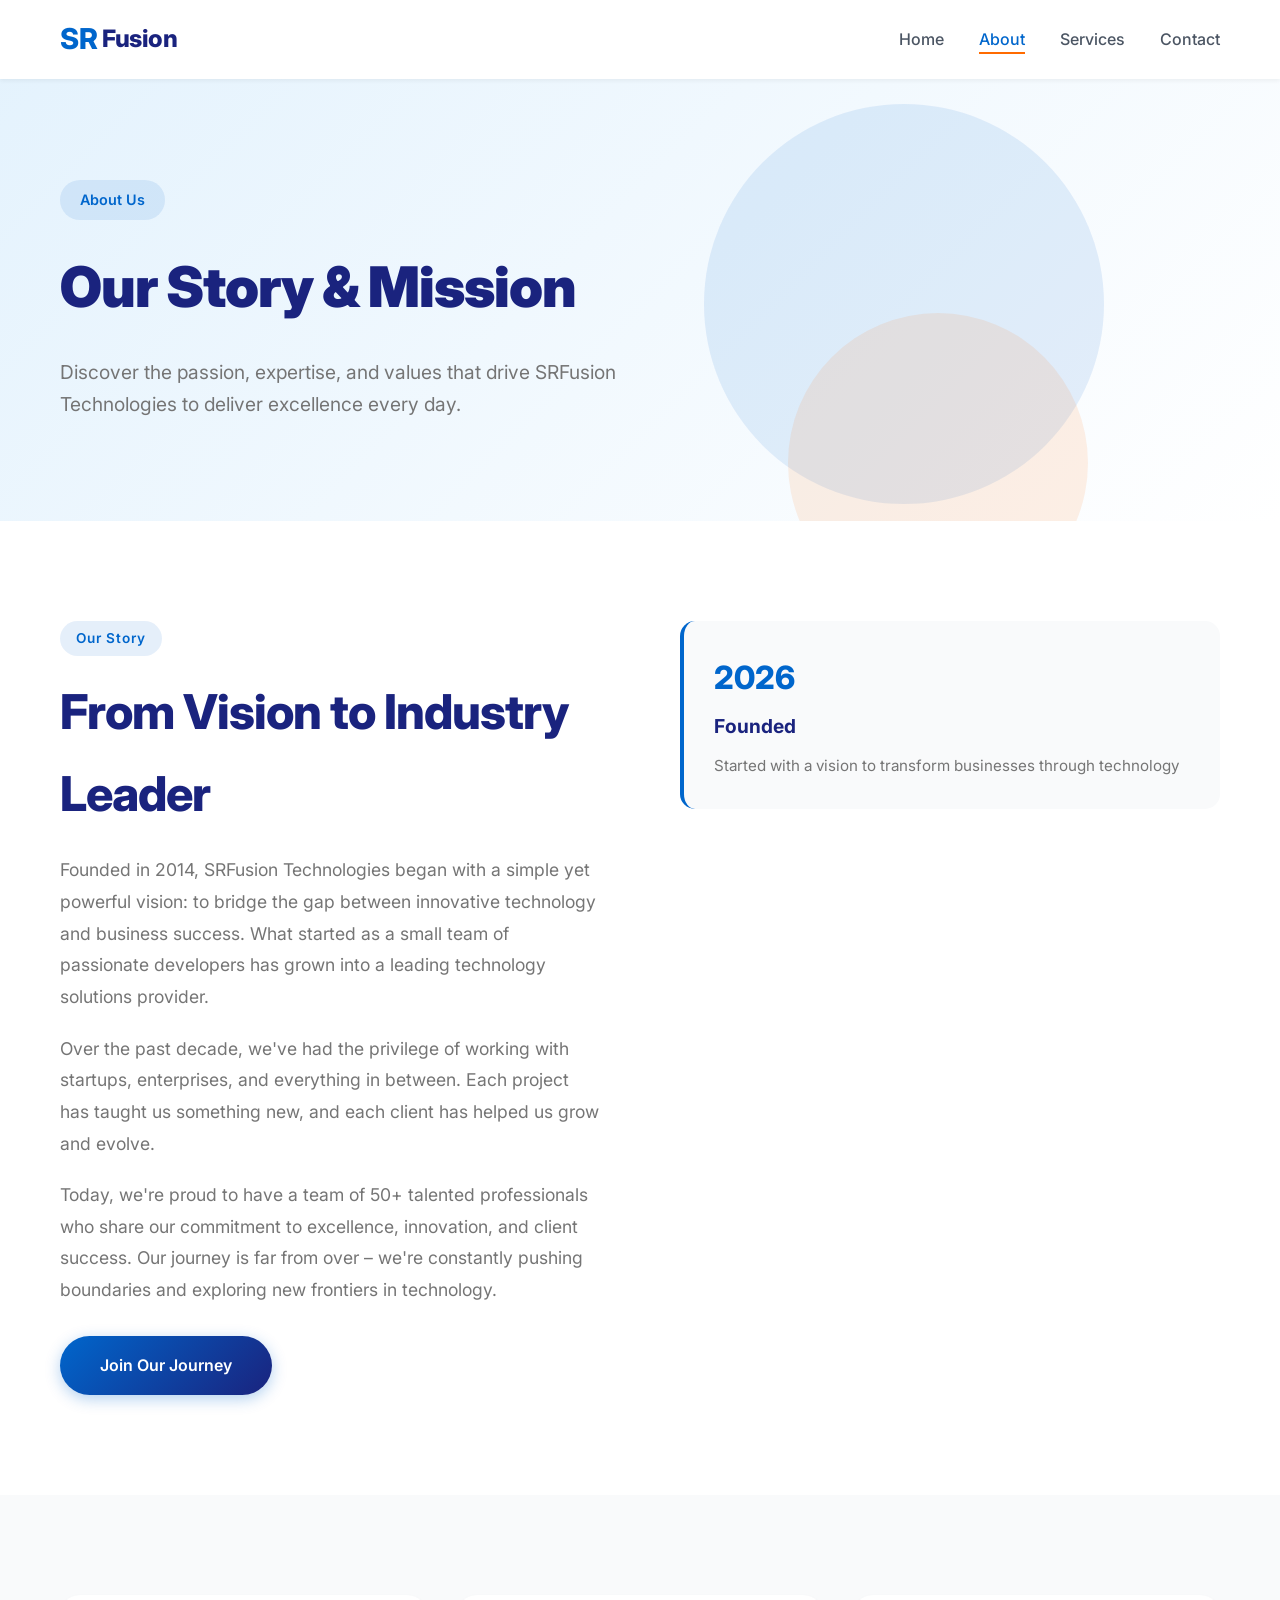
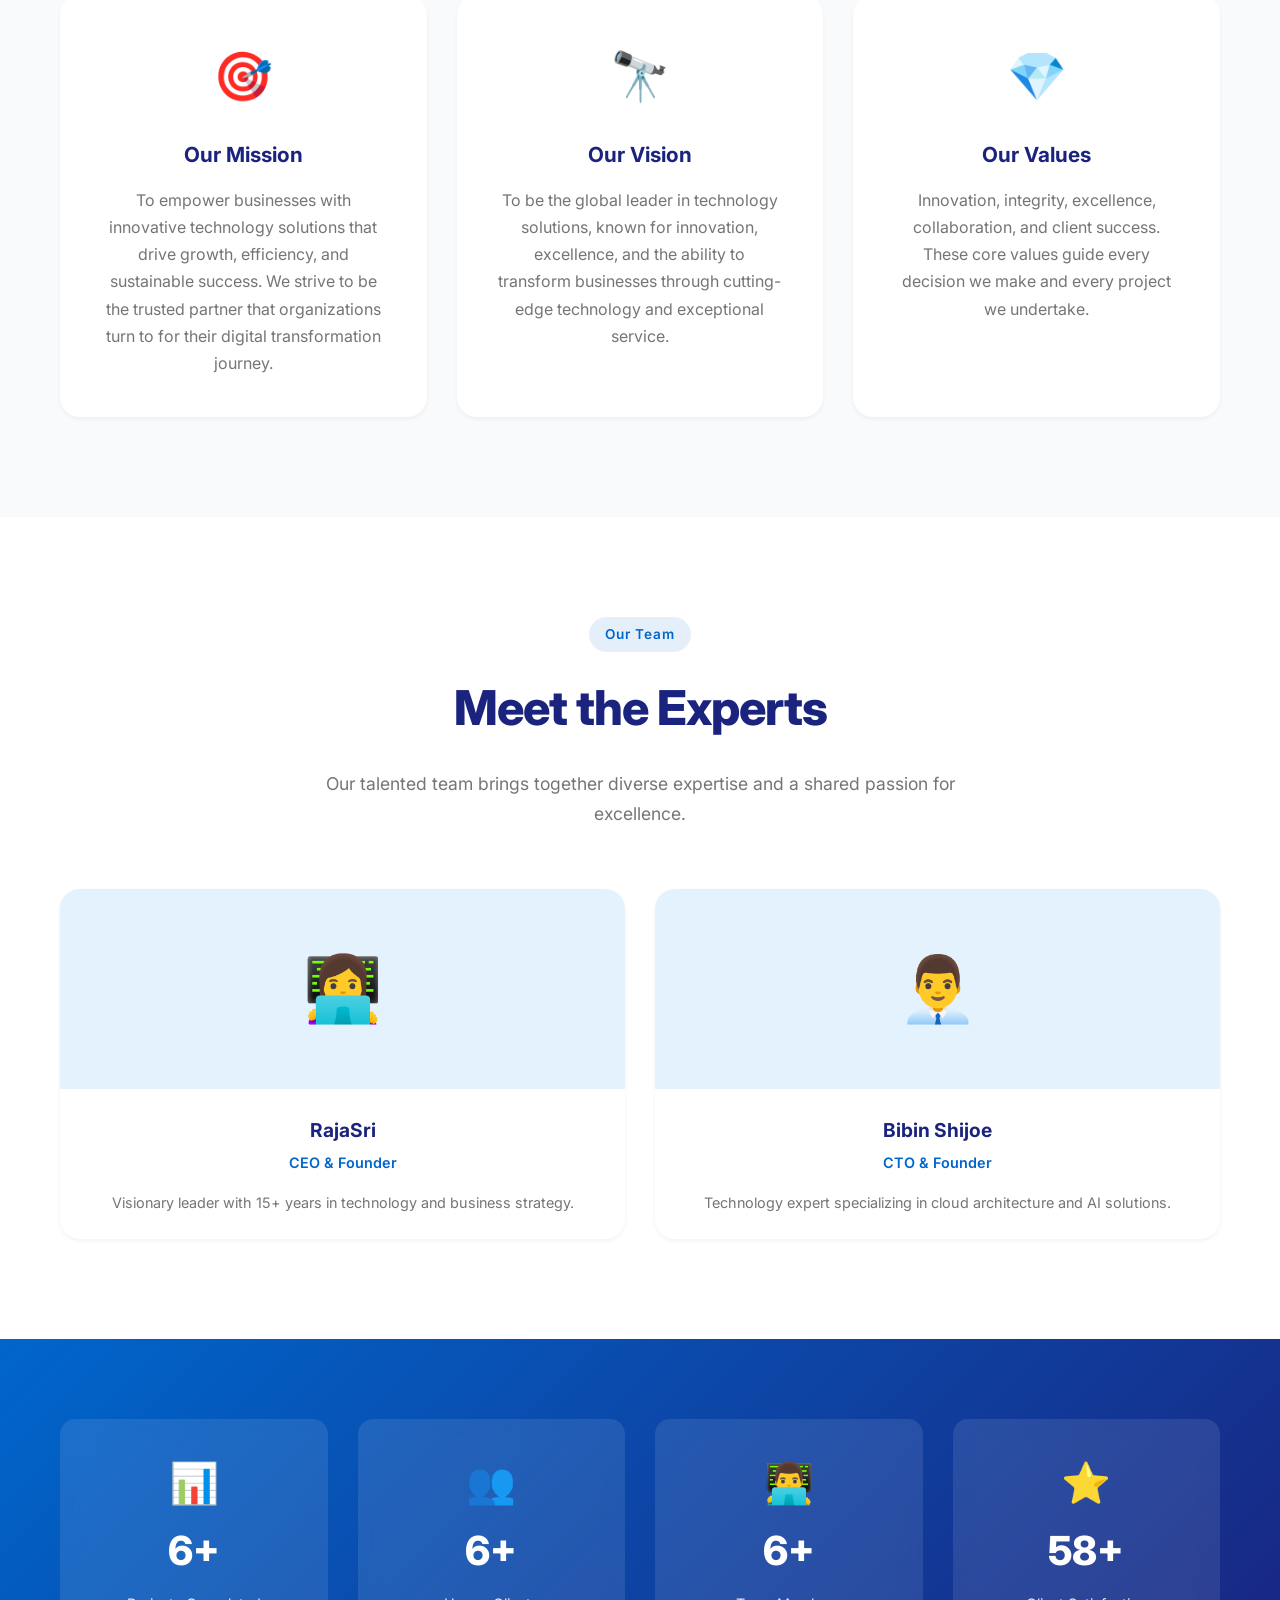
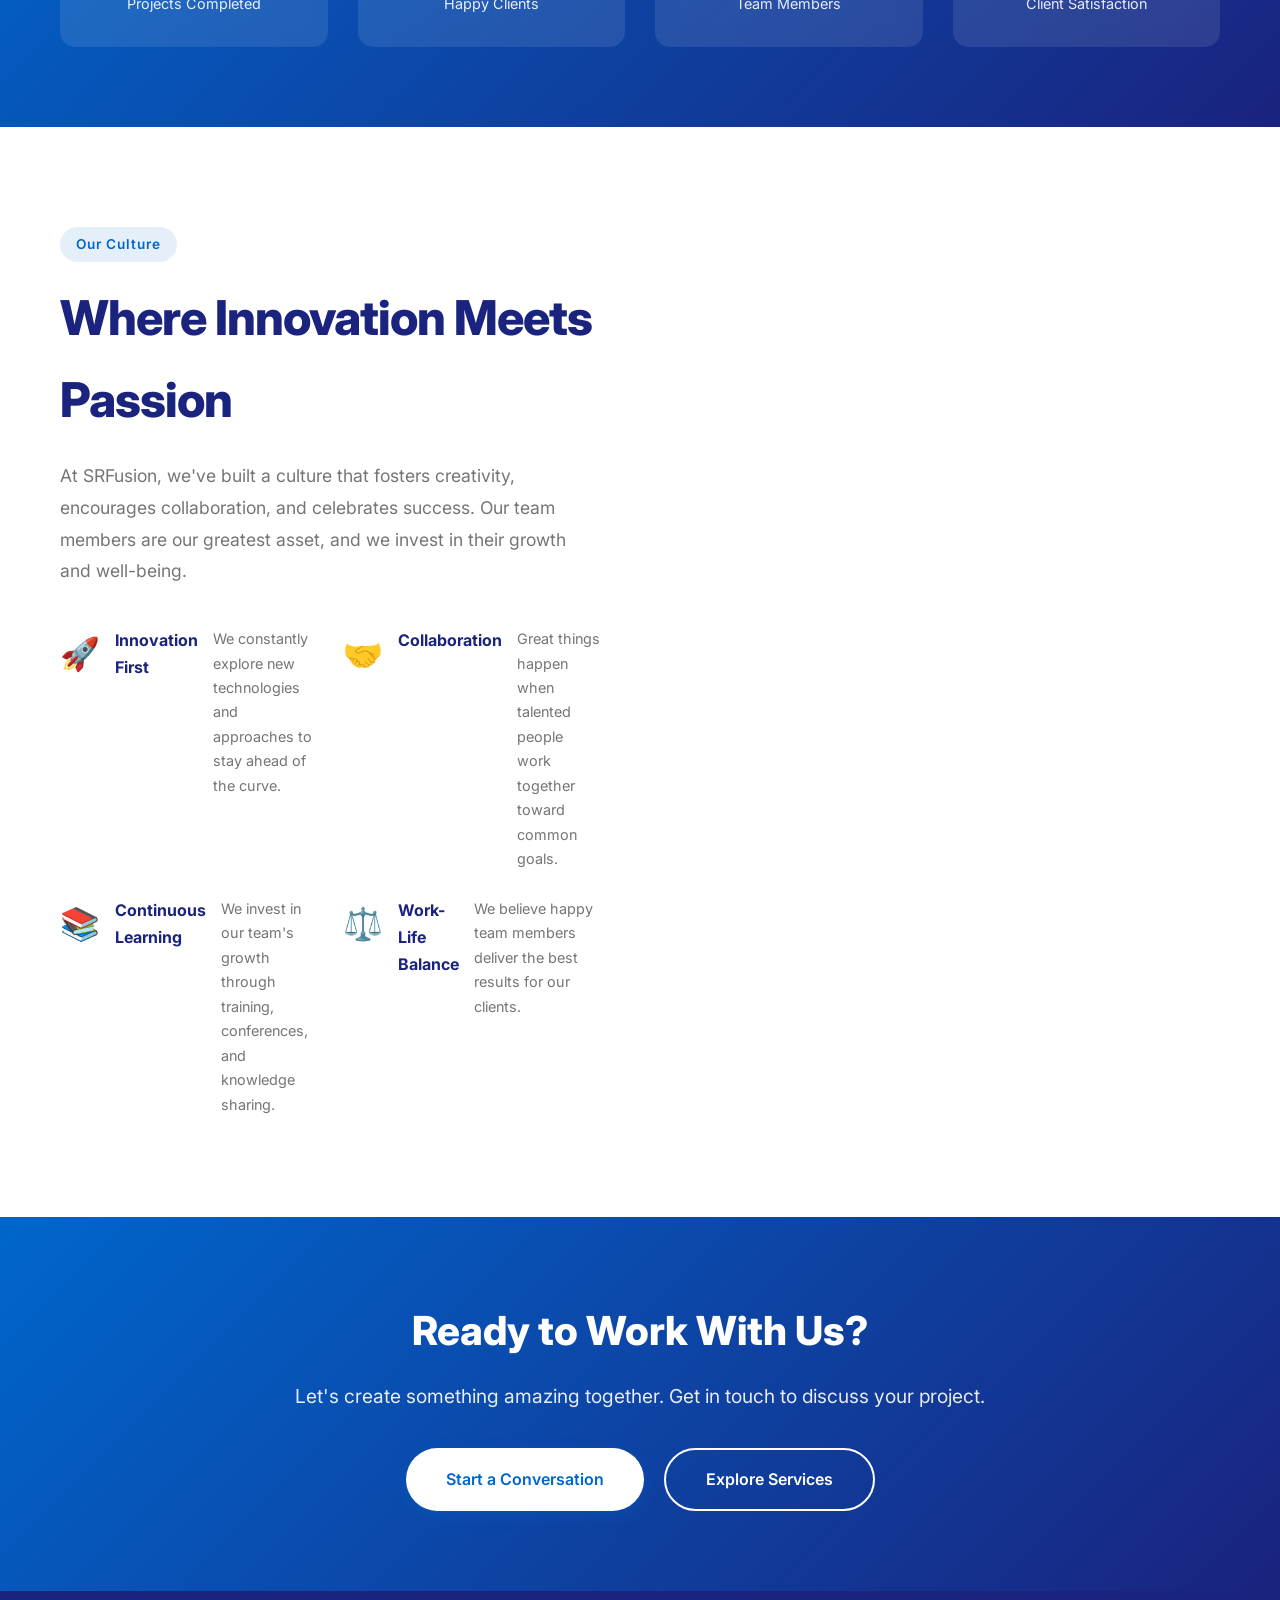
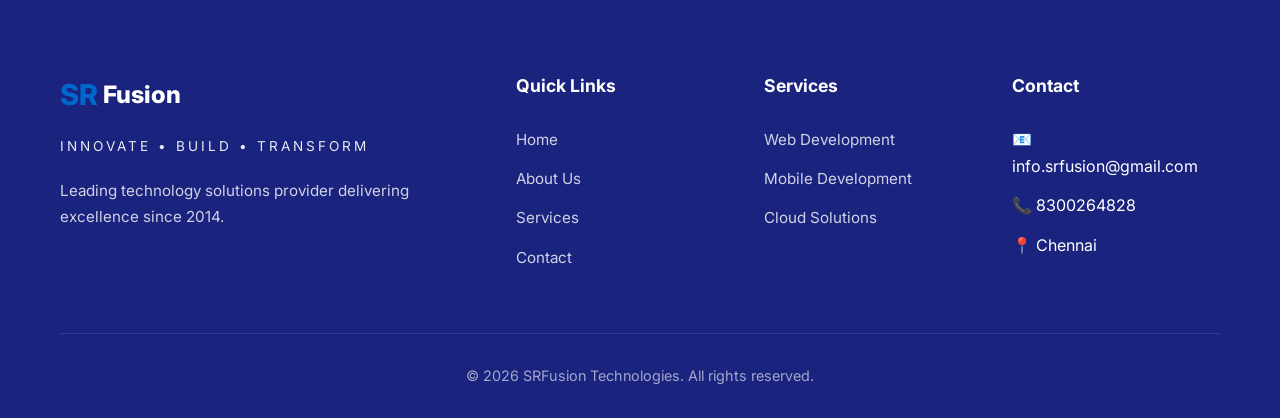
==== about.html @ d7381d65 "Add files via upload" ====
<!DOCTYPE html>
<html lang="en">
<head>
    <meta charset="UTF-8">
    <meta name="viewport" content="width=device-width, initial-scale=1.0">
    <title>SRFusion Technologies</title>
    <link rel="stylesheet" href="Css/styles.css">
    <link rel="preconnect" href="https://fonts.googleapis.com">
    <link rel="preconnect" href="https://fonts.gstatic.com" crossorigin>
    <link href="https://fonts.googleapis.com/css2?family=Inter:wght@300;400;500;600;700;800;900&family=Playfair+Display:wght@700&display=swap" rel="stylesheet">
</head>
<body>
    <!-- Navigation -->
    <nav class="navbar">
        <div class="nav-container">
            <div class="logo">
                <span class="logo-sr">SR</span>
                <span class="logo-text">Fusion</span>
            </div>
            <ul class="nav-menu">
                <li><a href="index.html">Home</a></li>
                <li><a href="about.html" class="active">About</a></li>
                <li><a href="services.html">Services</a></li>
                <li><a href="contact.html">Contact</a></li>
            </ul>
            <div class="hamburger">
                <span></span>
                <span></span>
                <span></span>
            </div>
        </div>
    </nav>

    <!-- Page Header -->
    <section class="page-header">
        <div class="container">
            <div class="page-header-content">
                <span class="page-tag">About Us</span>
                <h1 class="page-title">Our Story & Mission</h1>
                <p class="page-description">Discover the passion, expertise, and values that drive SRFusion Technologies to deliver excellence every day.</p>
            </div>
            <div class="page-header-visual">
                <div class="header-shape shape-1"></div>
                <div class="header-shape shape-2"></div>
            </div>
        </div>
    </section>

    <!-- Our Story -->
    <section class="our-story">
        <div class="container">
            <div class="story-content">
                <div class="story-text">
                    <span class="section-tag">Our Story</span>
                    <h2 class="section-title">From Vision to Industry Leader</h2>
                    <p class="story-paragraph">Founded in 2014, SRFusion Technologies began with a simple yet powerful vision: to bridge the gap between innovative technology and business success. What started as a small team of passionate developers has grown into a leading technology solutions provider.</p>
                    <p class="story-paragraph">Over the past decade, we've had the privilege of working with startups, enterprises, and everything in between. Each project has taught us something new, and each client has helped us grow and evolve.</p>
                    <p class="story-paragraph">Today, we're proud to have a team of 50+ talented professionals who share our commitment to excellence, innovation, and client success. Our journey is far from over – we're constantly pushing boundaries and exploring new frontiers in technology.</p>
                    <div class="story-cta">
                        <a href="contact.html" class="btn btn-primary">Join Our Journey</a>
                    </div>
                </div>
                <div class="story-visual">
                    <div class="story-card">
                        <div class="story-card-year">2026</div>
                        <div class="story-card-title">Founded</div>
                        <div class="story-card-desc">Started with a vision to transform businesses through technology</div>
                    </div>
                    <!-- <div class="story-card">
                        <div class="story-card-year">2018</div>
                        <div class="story-card-title">Expansion</div>
                        <div class="story-card-desc">Grew to 25+ team members and expanded service offerings</div>
                    </div>
                    <div class="story-card">
                        <div class="story-card-year">2024</div>
                        <div class="story-card-title">Industry Leader</div>
                        <div class="story-card-desc">50+ team members, 500+ projects, global client base</div>
                    </div> -->
                </div>
            </div>
        </div>
    </section>

    <!-- Mission & Vision -->
    <section class="mission-vision">
        <div class="container">
            <div class="mv-grid">
                <div class="mv-card mission">
                    <div class="mv-icon">🎯</div>
                    <h3>Our Mission</h3>
                    <p>To empower businesses with innovative technology solutions that drive growth, efficiency, and sustainable success. We strive to be the trusted partner that organizations turn to for their digital transformation journey.</p>
                </div>
                <div class="mv-card vision">
                    <div class="mv-icon">🔭</div>
                    <h3>Our Vision</h3>
                    <p>To be the global leader in technology solutions, known for innovation, excellence, and the ability to transform businesses through cutting-edge technology and exceptional service.</p>
                </div>
                <div class="mv-card values">
                    <div class="mv-icon">💎</div>
                    <h3>Our Values</h3>
                    <p>Innovation, integrity, excellence, collaboration, and client success. These core values guide every decision we make and every project we undertake.</p>
                </div>
            </div>
        </div>
    </section>

    <!-- Team Section -->
    <section class="team-section">
        <div class="container">
            <div class="section-header">
                <span class="section-tag">Our Team</span>
                <h2 class="section-title">Meet the Experts</h2>
                <p class="section-description">Our talented team brings together diverse expertise and a shared passion for excellence.</p>
            </div>
            <div class="team-grid">
                <div class="team-card">
                    <div class="team-image">
                        <div class="team-placeholder">👩‍💻</div>
                    </div>
                    <div class="team-info">
                        <h4>RajaSri</h4>
                        <span class="team-role">CEO & Founder</span>
                        <p class="team-bio">Visionary leader with 15+ years in technology and business strategy.</p>
                    </div>
                </div>
                <div class="team-card">
                    <div class="team-image">
                        <div class="team-placeholder">👨‍💼</div>
                    </div>
                    <div class="team-info">
                        <h4>Bibin Shijoe</h4>
                        <span class="team-role">CTO & Founder</span>
                        <p class="team-bio">Technology expert specializing in cloud architecture and AI solutions.</p>
                    </div>
                </div>
                <!-- <div class="team-card">
                    <div class="team-image">
                        <div class="team-placeholder">👨‍🎨</div>
                    </div>
                    <div class="team-info">
                        <h4>Michael Park</h4>
                        <span class="team-role">Creative Director</span>
                        <p class="team-bio">Award-winning designer with a passion for user experience.</p>
                    </div>
                </div>
                <div class="team-card">
                    <div class="team-image">
                        <div class="team-placeholder">👩‍🔬</div>
                    </div>
                    <div class="team-info">
                        <h4>Sarah Johnson</h4>
                        <span class="team-role">Head of Engineering</span>
                        <p class="team-bio">Engineering leader with expertise in scalable systems.</p>
                    </div>
                </div> -->
            </div>
        </div>
    </section>

    <!-- Stats Section -->
    <section class="stats-section">
        <div class="container">
            <div class="stats-grid">
                <div class="stat-item">
                    <span class="stat-icon">📊</span>
                    <span class="stat-number">10+</span>
                    <span class="stat-label">Projects Completed</span>
                </div>
                <div class="stat-item">
                    <span class="stat-icon">👥</span>
                    <span class="stat-number">10+</span>
                    <span class="stat-label">Happy Clients</span>
                </div>
                <!-- <div class="stat-item">
                    <span class="stat-icon">🌍</span>
                    <span class="stat-number">25+</span>
                    <span class="stat-label">Countries Served</span>
                </div> -->
                <div class="stat-item">
                    <span class="stat-icon">👨‍💻</span>
                    <span class="stat-number">10+</span>
                    <span class="stat-label">Team Members</span>
                </div>
                <div class="stat-item">
                    <span class="stat-icon">⭐</span>
                    <span class="stat-number">98%</span>
                    <span class="stat-label">Client Satisfaction</span>
                </div>
                <!-- <div class="stat-item">
                    <span class="stat-icon">🏆</span>
                    <span class="stat-number">15+</span>
                    <span class="stat-label">Industry Awards</span>
                </div> -->
            </div>
        </div>
    </section>

    <!-- Culture Section -->
    <section class="culture-section">
        <div class="container">
            <div class="culture-content">
                <div class="culture-text">
                    <span class="section-tag">Our Culture</span>
                    <h2 class="section-title">Where Innovation Meets Passion</h2>
                    <p class="culture-description">At SRFusion, we've built a culture that fosters creativity, encourages collaboration, and celebrates success. Our team members are our greatest asset, and we invest in their growth and well-being.</p>
                    
                    <div class="culture-values">
                        <div class="culture-value">
                            <div class="culture-icon">🚀</div>
                            <h4>Innovation First</h4>
                            <p>We constantly explore new technologies and approaches to stay ahead of the curve.</p>
                        </div>
                        <div class="culture-value">
                            <div class="culture-icon">🤝</div>
                            <h4>Collaboration</h4>
                            <p>Great things happen when talented people work together toward common goals.</p>
                        </div>
                        <div class="culture-value">
                            <div class="culture-icon">📚</div>
                            <h4>Continuous Learning</h4>
                            <p>We invest in our team's growth through training, conferences, and knowledge sharing.</p>
                        </div>
                        <div class="culture-value">
                            <div class="culture-icon">⚖️</div>
                            <h4>Work-Life Balance</h4>
                            <p>We believe happy team members deliver the best results for our clients.</p>
                        </div>
                    </div>
                </div>
                <!-- <div class="culture-visual">
                    <div class="culture-card">
                        <h3>Join Our Team</h3>
                        <p>We're always looking for talented individuals who share our passion for technology and excellence.</p>
                        <a href="contact.html" class="btn btn-primary">View Open Positions</a>
                    </div>
                </div> -->
            </div>
        </div>
    </section>

    <!-- CTA Section -->
    <section class="cta-section">
        <div class="container">
            <div class="cta-content">
                <h2>Ready to Work With Us?</h2>
                <p>Let's create something amazing together. Get in touch to discuss your project.</p>
                <div class="cta-buttons">
                    <a href="contact.html" class="btn btn-primary">Start a Conversation</a>
                    <a href="services.html" class="btn btn-secondary">Explore Services</a>
                </div>
            </div>
        </div>
    </section>

    <!-- Footer -->
    <footer class="footer">
        <div class="container">
            <div class="footer-content">
                <div class="footer-brand">
                    <div class="footer-logo">
                        <span class="logo-sr">SR</span>
                        <span class="logo-text">Fusion</span>
                    </div>
                    <p class="footer-tagline">INNOVATE • BUILD • TRANSFORM</p>
                    <p class="footer-description">Leading technology solutions provider delivering excellence since 2014.</p>
                </div>
                <div class="footer-links-section">
                    <h4>Quick Links</h4>
                    <ul class="footer-links">
                        <li><a href="index.html">Home</a></li>
                        <li><a href="about.html">About Us</a></li>
                        <li><a href="services.html">Services</a></li>
                        <li><a href="contact.html">Contact</a></li>
                    </ul>
                </div>
                <div class="footer-links-section">
                    <h4>Services</h4>
                    <ul class="footer-links">
                        <li><a href="services.html">Web Development</a></li>
                        <li><a href="services.html">Mobile Development</a></li>
                        <li><a href="services.html">Cloud Solutions</a></li>
                        <!-- <li><a href="services.html">AI & ML</a></li> -->
                    </ul>
                </div>
                <div class="footer-links-section">
                    <h4>Contact</h4>
                    <ul class="footer-links">
                        <li>📧 info.srfusion@gmail.com</li>
                        <li>📞 8300264828</li>
                        <li>📍 Chennai</li>
                    </ul>
                </div>
            </div>
            <div class="footer-bottom">
                <p>&copy; 2026 SRFusion Technologies. All rights reserved.</p>
            </div>
        </div>
    </footer>
    
    <script src="Js/script.js"></script>
</body>
</html>
---- Css/styles.css ----
/* Reset and Base Styles */
* {
    margin: 0;
    padding: 0;
    box-sizing: border-box;
}

:root {
    --primary-blue: #0066CC;
    --primary-orange: #FF6B00;
    --dark-blue: #1a237e;
    --light-blue: #e3f2fd;
    --white: #ffffff;
    --gray-50: #f9fafb;
    --gray-100: #f5f5f5;
    --gray-200: #e0e0e0;
    --gray-300: #d1d5db;
    --gray-600: #757575;
    --gray-700: #4b5563;
    --gray-800: #424242;
    --gray-900: #1f2937;
    --text-dark: #1a1a1a;
    --text-light: #ffffff;
    --shadow-sm: 0 2px 4px rgba(0, 0, 0, 0.05);
    --shadow-md: 0 4px 6px rgba(0, 0, 0, 0.1);
    --shadow-lg: 0 10px 25px rgba(0, 0, 0, 0.15);
    --shadow-xl: 0 20px 40px rgba(0, 0, 0, 0.2);
    --transition: all 0.3s ease;
    --gradient-primary: linear-gradient(135deg, var(--primary-blue), var(--dark-blue));
    --gradient-orange: linear-gradient(135deg, var(--primary-orange), #ff8c00);
}

html {
    scroll-behavior: smooth;
}

body {
    font-family: 'Inter', -apple-system, BlinkMacSystemFont, 'Segoe UI', Roboto, sans-serif;
    line-height: 1.7;
    color: var(--text-dark);
    background-color: var(--white);
    overflow-x: hidden;
}

.container {
    max-width: 1200px;
    margin: 0 auto;
    padding: 0 20px;
}

.text-center {
    text-align: center;
}

/* Navigation */
.navbar {
    position: fixed;
    top: 0;
    left: 0;
    right: 0;
    background: rgba(255, 255, 255, 0.98);
    backdrop-filter: blur(20px);
    box-shadow: var(--shadow-sm);
    z-index: 1000;
    padding: 15px 0;
    transition: var(--transition);
}

.nav-container {
    max-width: 1200px;
    margin: 0 auto;
    padding: 0 20px;
    display: flex;
    justify-content: space-between;
    align-items: center;
}

.logo {
    display: flex;
    align-items: center;
    font-weight: 800;
    font-size: 1.5rem;
    letter-spacing: -0.5px;
}

.logo-sr {
    color: var(--primary-blue);
    font-size: 1.8rem;
    margin-right: 5px;
}

.logo-text {
    color: var(--dark-blue);
}

.nav-menu {
    display: flex;
    list-style: none;
    gap: 35px;
}

.nav-menu a {
    text-decoration: none;
    color: var(--gray-700);
    font-weight: 500;
    transition: var(--transition);
    position: relative;
    padding: 5px 0;
}

.nav-menu a::after {
    content: '';
    position: absolute;
    bottom: 0;
    left: 0;
    width: 0;
    height: 2px;
    background: var(--primary-orange);
    transition: var(--transition);
}

.nav-menu a:hover,
.nav-menu a.active {
    color: var(--primary-blue);
}

.nav-menu a:hover::after,
.nav-menu a.active::after {
    width: 100%;
}

.hamburger {
    display: none;
    flex-direction: column;
    cursor: pointer;
    gap: 5px;
    z-index: 1001;
}

.hamburger span {
    width: 25px;
    height: 3px;
    background: var(--dark-blue);
    transition: var(--transition);
    border-radius: 2px;
}

/* Hero Section */
.hero {
    min-height: 100vh;
    display: flex;
    align-items: center;
    justify-content: center;
    background: linear-gradient(135deg, var(--light-blue) 0%, var(--white) 50%, #fff5eb 100%);
    position: relative;
    overflow: hidden;
    padding: 120px 20px 80px;
}

.hero-content {
    text-align: center;
    z-index: 2;
    max-width: 900px;
}

.hero-badge {
    display: inline-block;
    padding: 8px 20px;
    background: rgba(0, 102, 204, 0.1);
    color: var(--primary-blue);
    border-radius: 30px;
    font-size: 0.9rem;
    font-weight: 600;
    margin-bottom: 30px;
    animation: fadeInUp 0.6s ease;
}

.hero-logo {
    margin-bottom: 30px;
    animation: fadeInUp 0.8s ease 0.2s both;
}

.logo-graphic {
    display: flex;
    justify-content: center;
    align-items: center;
    gap: 15px;
    margin-bottom: 30px;
}

.sr-s {
    font-size: 6rem;
    font-weight: 900;
    color: var(--primary-blue);
    text-shadow: 4px 4px 8px rgba(0, 102, 204, 0.2);
    animation: float 6s ease-in-out infinite;
}

.sr-r {
    font-size: 6rem;
    font-weight: 900;
    color: var(--primary-orange);
    text-shadow: 4px 4px 8px rgba(255, 107, 0, 0.2);
    animation: float 6s ease-in-out infinite 1s;
}

.hero-title {
    font-size: 4.5rem;
    font-weight: 900;
    color: var(--dark-blue);
    margin-bottom: 20px;
    letter-spacing: -2px;
    line-height: 1.1;
    animation: fadeInUp 0.8s ease 0.4s both;
}

.hero-subtitle {
    font-size: 1.3rem;
    font-weight: 500;
    color: var(--gray-600);
    margin-bottom: 40px;
    max-width: 700px;
    margin-left: auto;
    margin-right: auto;
    animation: fadeInUp 0.8s ease 0.6s both;
}

.hero-buttons {
    display: flex;
    gap: 20px;
    justify-content: center;
    flex-wrap: wrap;
    animation: fadeInUp 0.8s ease 0.8s both;
}

.hero-stats {
    display: flex;
    gap: 50px;
    justify-content: center;
    margin-top: 60px;
    animation: fadeInUp 0.8s ease 1s both;
}

.hero-stat {
    text-align: center;
}

.hero-stat .stat-number {
    display: block;
    font-size: 2.5rem;
    font-weight: 800;
    color: var(--primary-blue);
}

.hero-stat .stat-label {
    font-size: 0.9rem;
    color: var(--gray-600);
    font-weight: 500;
}

.btn {
    padding: 16px 40px;
    border-radius: 50px;
    font-weight: 600;
    text-decoration: none;
    transition: var(--transition);
    border: none;
    cursor: pointer;
    font-size: 1rem;
    display: inline-flex;
    align-items: center;
    gap: 10px;
}

.btn-primary {
    background: var(--gradient-primary);
    color: var(--white);
    box-shadow: 0 4px 15px rgba(0, 102, 204, 0.3);
}

.btn-primary:hover {
    transform: translateY(-3px);
    box-shadow: 0 8px 25px rgba(0, 102, 204, 0.4);
}

.btn-secondary {
    background: var(--white);
    color: var(--primary-blue);
    border: 2px solid var(--primary-blue);
}

.btn-secondary:hover {
    background: var(--primary-blue);
    color: var(--white);
    transform: translateY(-3px);
    box-shadow: 0 4px 15px rgba(0, 102, 204, 0.2);
}

.btn-outline {
    background: transparent;
    color: var(--primary-blue);
    border: 2px solid var(--primary-blue);
}

.btn-outline:hover {
    background: var(--primary-blue);
    color: var(--white);
}

.btn-full {
    width: 100%;
    justify-content: center;
}

.hero-background {
    position: absolute;
    top: 0;
    left: 0;
    right: 0;
    bottom: 0;
    z-index: 1;
}

.floating-shape {
    position: absolute;
    border-radius: 50%;
    opacity: 0.08;
    animation: float 8s ease-in-out infinite;
}

.shape-1 {
    width: 400px;
    height: 400px;
    background: var(--primary-blue);
    top: 10%;
    left: 10%;
    animation-delay: 0s;
}

.shape-2 {
    width: 300px;
    height: 300px;
    background: var(--primary-orange);
    top: 60%;
    right: 10%;
    animation-delay: 2s;
}

.shape-3 {
    width: 200px;
    height: 200px;
    background: var(--dark-blue);
    bottom: 20%;
    left: 20%;
    animation-delay: 4s;
}

.shape-4 {
    width: 150px;
    height: 150px;
    background: var(--primary-orange);
    top: 30%;
    right: 30%;
    animation-delay: 3s;
}

.grid-pattern {
    position: absolute;
    top: 0;
    left: 0;
    right: 0;
    bottom: 0;
    background-image: 
        linear-gradient(rgba(0, 102, 204, 0.03) 1px, transparent 1px),
        linear-gradient(90deg, rgba(0, 102, 204, 0.03) 1px, transparent 1px);
    background-size: 50px 50px;
}

@keyframes float {
    0%, 100% {
        transform: translateY(0) rotate(0deg);
    }
    50% {
        transform: translateY(-40px) rotate(15deg);
    }
}

@keyframes fadeInUp {
    from {
        opacity: 0;
        transform: translateY(30px);
    }
    to {
        opacity: 1;
        transform: translateY(0);
    }
}

/* Trusted By Section */
.trusted-by {
    padding: 60px 0;
    background: var(--white);
    border-bottom: 1px solid var(--gray-200);
}

.trusted-label {
    text-align: center;
    color: var(--gray-600);
    font-size: 0.9rem;
    font-weight: 500;
    margin-bottom: 30px;
    letter-spacing: 1px;
}

.trusted-logos {
    display: flex;
    justify-content: center;
    gap: 60px;
    flex-wrap: wrap;
}

.trust-logo {
    font-size: 1.5rem;
    font-weight: 700;
    color: var(--gray-400);
    transition: var(--transition);
}

.trust-logo:hover {
    color: var(--primary-blue);
}

/* Section Styles */
section {
    padding: 100px 0;
}

.section-tag {
    display: inline-block;
    padding: 6px 16px;
    background: rgba(0, 102, 204, 0.1);
    color: var(--primary-blue);
    border-radius: 20px;
    font-size: 0.85rem;
    font-weight: 600;
    margin-bottom: 15px;
    letter-spacing: 1px;
}

.section-header {
    text-align: center;
    margin-bottom: 60px;
}

.section-title {
    font-size: 3rem;
    font-weight: 800;
    color: var(--dark-blue);
    margin-bottom: 20px;
    letter-spacing: -1px;
}

.section-description {
    font-size: 1.1rem;
    color: var(--gray-600);
    max-width: 700px;
    margin: 0 auto;
}

/* Services Preview */
.services-preview {
    background: var(--gray-50);
}

.services-grid {
    display: grid;
    grid-template-columns: repeat(auto-fit, minmax(320px, 1fr));
    gap: 30px;
}

.service-card.premium {
    background: var(--white);
    padding: 45px 35px;
    border-radius: 20px;
    text-align: center;
    box-shadow: var(--shadow-sm);
    transition: var(--transition);
    border: 2px solid transparent;
    position: relative;
    overflow: hidden;
}

.service-card.premium::before {
    content: '';
    position: absolute;
    top: 0;
    left: 0;
    right: 0;
    height: 4px;
    background: var(--gradient-primary);
    opacity: 0;
    transition: var(--transition);
}

.service-card.premium:hover {
    transform: translateY(-10px);
    box-shadow: var(--shadow-xl);
    border-color: var(--primary-blue);
}

.service-card.premium:hover::before {
    opacity: 1;
}

.service-card.premium.featured {
    border-color: var(--primary-orange);
}

.service-card.premium.featured::before {
    background: var(--gradient-orange);
    opacity: 1;
}

.featured-badge {
    position: absolute;
    top: 20px;
    right: 20px;
    background: var(--gradient-orange);
    color: var(--white);
    padding: 6px 14px;
    border-radius: 20px;
    font-size: 0.75rem;
    font-weight: 700;
    letter-spacing: 0.5px;
}

.service-icon-wrapper {
    width: 80px;
    height: 80px;
    background: var(--light-blue);
    border-radius: 20px;
    display: flex;
    align-items: center;
    justify-content: center;
    margin: 0 auto 25px;
    transition: var(--transition);
}

.service-card.premium:hover .service-icon-wrapper {
    background: var(--primary-blue);
}

.service-icon-wrapper .service-icon {
    font-size: 2.5rem;
    transition: var(--transition);
}

.service-card.premium:hover .service-icon-wrapper .service-icon {
    filter: brightness(0) invert(1);
}

.service-card.premium h3 {
    color: var(--dark-blue);
    margin-bottom: 15px;
    font-size: 1.4rem;
    font-weight: 700;
}

.service-card.premium p {
    color: var(--gray-600);
    font-size: 1rem;
    margin-bottom: 25px;
    line-height: 1.6;
}

.service-link {
    color: var(--primary-blue);
    font-weight: 600;
    text-decoration: none;
    display: inline-flex;
    align-items: center;
    gap: 8px;
    transition: var(--transition);
}

.service-link:hover {
    gap: 15px;
}

/* Why Choose Section */
.why-choose {
    background: var(--white);
}

.why-content {
    display: grid;
    grid-template-columns: 1fr 1fr;
    gap: 80px;
    align-items: center;
}

.why-features {
    margin: 40px 0;
}

.why-feature {
    display: flex;
    gap: 20px;
    margin-bottom: 25px;
}

.feature-icon {
    width: 40px;
    height: 40px;
    background: var(--light-blue);
    border-radius: 50%;
    display: flex;
    align-items: center;
    justify-content: center;
    color: var(--primary-blue);
    font-weight: 700;
    flex-shrink: 0;
}

.feature-content h4 {
    color: var(--dark-blue);
    font-size: 1.1rem;
    font-weight: 700;
    margin-bottom: 5px;
}

.feature-content p {
    color: var(--gray-600);
    font-size: 0.95rem;
}

.why-visual {
    display: flex;
    justify-content: center;
}

.why-card {
    background: var(--gradient-primary);
    padding: 50px;
    border-radius: 30px;
    color: var(--white);
    box-shadow: var(--shadow-xl);
    max-width: 400px;
}

.why-card-header {
    text-align: center;
    margin-bottom: 30px;
    padding-bottom: 30px;
    border-bottom: 1px solid rgba(255, 255, 255, 0.2);
}

.card-year {
    display: block;
    font-size: 4rem;
    font-weight: 900;
    line-height: 1;
}

.card-label {
    font-size: 1.1rem;
    opacity: 0.9;
}

.why-card-body {
    display: flex;
    flex-direction: column;
    gap: 25px;
}

.achievement {
    display: flex;
    justify-content: space-between;
    align-items: center;
}

.achievement-number {
    font-size: 2rem;
    font-weight: 800;
}

.achievement-text {
    font-size: 0.95rem;
    opacity: 0.9;
}

/* Testimonials */
.testimonials {
    background: var(--gray-50);
}

.testimonials-grid {
    display: grid;
    grid-template-columns: repeat(auto-fit, minmax(300px, 1fr));
    gap: 30px;
}

.testimonial-card {
    background: var(--white);
    padding: 40px;
    border-radius: 20px;
    box-shadow: var(--shadow-sm);
    transition: var(--transition);
}

.testimonial-card:hover {
    transform: translateY(-5px);
    box-shadow: var(--shadow-lg);
}

.testimonial-rating {
    color: #FFD700;
    font-size: 1.2rem;
    margin-bottom: 20px;
}

.testimonial-text {
    color: var(--gray-700);
    font-size: 1.05rem;
    line-height: 1.7;
    margin-bottom: 25px;
    font-style: italic;
}

.testimonial-author {
    display: flex;
    align-items: center;
    gap: 15px;
}

.author-avatar {
    width: 50px;
    height: 50px;
    background: var(--gradient-primary);
    border-radius: 50%;
    display: flex;
    align-items: center;
    justify-content: center;
    color: var(--white);
    font-weight: 700;
    font-size: 1.1rem;
}

.author-name {
    display: block;
    font-weight: 700;
    color: var(--dark-blue);
}

.author-role {
    font-size: 0.9rem;
    color: var(--gray-600);
}

/* CTA Section */
.cta-section {
    background: var(--gradient-primary);
    padding: 80px 0;
    text-align: center;
}

.cta-content h2 {
    color: var(--white);
    font-size: 2.5rem;
    font-weight: 800;
    margin-bottom: 15px;
}

.cta-content > p {
    color: rgba(255, 255, 255, 0.9);
    font-size: 1.2rem;
    margin-bottom: 35px;
}

.cta-buttons {
    display: flex;
    gap: 20px;
    justify-content: center;
    flex-wrap: wrap;
}

.cta-buttons .btn-primary {
    background: var(--white);
    color: var(--primary-blue);
}

.cta-buttons .btn-secondary {
    background: transparent;
    color: var(--white);
    border-color: var(--white);
}

.cta-buttons .btn-secondary:hover {
    background: var(--white);
    color: var(--primary-blue);
}

/* Page Header */
.page-header {
    padding: 180px 20px 100px;
    background: linear-gradient(135deg, var(--light-blue) 0%, var(--white) 100%);
    position: relative;
    overflow: hidden;
}

.page-header-content {
    max-width: 800px;
    position: relative;
    z-index: 2;
}

.page-tag {
    display: inline-block;
    padding: 8px 20px;
    background: rgba(0, 102, 204, 0.1);
    color: var(--primary-blue);
    border-radius: 30px;
    font-size: 0.9rem;
    font-weight: 600;
    margin-bottom: 20px;
}

.page-title {
    font-size: 3.5rem;
    font-weight: 900;
    color: var(--dark-blue);
    margin-bottom: 20px;
    letter-spacing: -1px;
}

.page-description {
    font-size: 1.2rem;
    color: var(--gray-600);
    max-width: 600px;
}

.page-header-visual {
    position: absolute;
    top: 0;
    right: 0;
    width: 50%;
    height: 100%;
    z-index: 1;
}

.header-shape {
    position: absolute;
    border-radius: 50%;
    opacity: 0.1;
}

.header-shape.shape-1 {
    width: 400px;
    height: 400px;
    background: var(--primary-blue);
    top: 20%;
    right: 10%;
}

.header-shape.shape-2 {
    width: 300px;
    height: 300px;
    background: var(--primary-orange);
    bottom: 20%;
    right: 30%;
}

/* Our Story */
.our-story {
    background: var(--white);
}

.story-content {
    display: grid;
    grid-template-columns: 1fr 1fr;
    gap: 80px;
    align-items: start;
}

.story-paragraph {
    color: var(--gray-600);
    margin-bottom: 20px;
    font-size: 1.1rem;
    line-height: 1.8;
}

.story-cta {
    margin-top: 30px;
}

.story-visual {
    display: flex;
    flex-direction: column;
    gap: 20px;
}

.story-card {
    background: var(--gray-50);
    padding: 30px;
    border-radius: 15px;
    border-left: 4px solid var(--primary-blue);
    transition: var(--transition);
}

.story-card:hover {
    transform: translateX(10px);
    box-shadow: var(--shadow-md);
}

.story-card-year {
    font-size: 2rem;
    font-weight: 800;
    color: var(--primary-blue);
    margin-bottom: 5px;
}

.story-card-title {
    font-size: 1.2rem;
    font-weight: 700;
    color: var(--dark-blue);
    margin-bottom: 10px;
}

.story-card-desc {
    color: var(--gray-600);
    font-size: 0.95rem;
}

/* Mission Vision */
.mission-vision {
    background: var(--gray-50);
}

.mv-grid {
    display: grid;
    grid-template-columns: repeat(3, 1fr);
    gap: 30px;
}

.mv-card {
    background: var(--white);
    padding: 40px;
    border-radius: 20px;
    text-align: center;
    box-shadow: var(--shadow-sm);
    transition: var(--transition);
}

.mv-card:hover {
    transform: translateY(-10px);
    box-shadow: var(--shadow-lg);
}

.mv-icon {
    font-size: 3rem;
    margin-bottom: 20px;
}

.mv-card h3 {
    color: var(--dark-blue);
    margin-bottom: 15px;
    font-size: 1.3rem;
}

.mv-card p {
    color: var(--gray-600);
    font-size: 1rem;
    line-height: 1.7;
}

/* Team Section */
.team-section {
    background: var(--white);
}

.team-grid {
    display: grid;
    grid-template-columns: repeat(auto-fit, minmax(250px, 1fr));
    gap: 30px;
}

.team-card {
    background: var(--white);
    border-radius: 20px;
    overflow: hidden;
    box-shadow: var(--shadow-sm);
    transition: var(--transition);
}

.team-card:hover {
    transform: translateY(-10px);
    box-shadow: var(--shadow-lg);
}

.team-image {
    height: 200px;
    background: var(--light-blue);
    display: flex;
    align-items: center;
    justify-content: center;
}

.team-placeholder {
    font-size: 4rem;
}

.team-info {
    padding: 25px;
    text-align: center;
}

.team-info h4 {
    color: var(--dark-blue);
    font-size: 1.2rem;
    font-weight: 700;
    margin-bottom: 5px;
}

.team-role {
    display: block;
    color: var(--primary-blue);
    font-size: 0.9rem;
    font-weight: 600;
    margin-bottom: 15px;
}

.team-bio {
    color: var(--gray-600);
    font-size: 0.9rem;
    line-height: 1.6;
}

/* Stats Section */
.stats-section {
    background: var(--gradient-primary);
    padding: 80px 0;
}

.stats-section .section-title {
    color: var(--white);
}

.stats-section .section-title::after {
    background: linear-gradient(90deg, var(--white), var(--primary-orange));
}

.stats-grid {
    display: grid;
    grid-template-columns: repeat(auto-fit, minmax(180px, 1fr));
    gap: 30px;
}

.stat-item {
    text-align: center;
    padding: 30px;
    background: rgba(255, 255, 255, 0.1);
    border-radius: 15px;
    backdrop-filter: blur(10px);
    transition: var(--transition);
}

.stat-item:hover {
    transform: translateY(-5px);
    background: rgba(255, 255, 255, 0.15);
}

.stat-icon {
    font-size: 2.5rem;
    margin-bottom: 15px;
}

.stat-number {
    display: block;
    font-size: 2.5rem;
    font-weight: 800;
    color: var(--white);
    margin-bottom: 5px;
}

.stat-label {
    font-size: 0.9rem;
    color: rgba(255, 255, 255, 0.9);
}

/* Culture Section */
.culture-section {
    background: var(--white);
}

.culture-content {
    display: grid;
    grid-template-columns: 1fr 1fr;
    gap: 80px;
    align-items: center;
}

.culture-description {
    color: var(--gray-600);
    margin-bottom: 40px;
    font-size: 1.1rem;
    line-height: 1.8;
}

.culture-values {
    display: grid;
    grid-template-columns: 1fr 1fr;
    gap: 25px;
}

.culture-value {
    display: flex;
    gap: 15px;
}

.culture-icon {
    font-size: 2rem;
    flex-shrink: 0;
}

.culture-value h4 {
    color: var(--dark-blue);
    font-weight: 700;
    margin-bottom: 5px;
}

.culture-value p {
    color: var(--gray-600);
    font-size: 0.9rem;
}

.culture-visual {
    display: flex;
    justify-content: center;
}

.culture-card {
    background: var(--light-blue);
    padding: 50px;
    border-radius: 30px;
    text-align: center;
    max-width: 400px;
}

.culture-card h3 {
    color: var(--dark-blue);
    font-size: 1.8rem;
    margin-bottom: 15px;
}

.culture-card > p {
    color: var(--gray-600);
    margin-bottom: 30px;
}

/* Services Overview */
.services-overview {
    background: var(--white);
}

.service-card.premium .service-header {
    margin-bottom: 20px;
}

.service-description {
    color: var(--gray-600);
    margin-bottom: 20px;
    line-height: 1.7;
}

.service-features {
    list-style: none;
    text-align: left;
    margin-bottom: 25px;
}

.service-features li {
    padding: 8px 0;
    color: var(--gray-700);
    font-size: 0.95rem;
    border-bottom: 1px solid var(--gray-100);
}

.service-features li:last-child {
    border-bottom: none;
}

/* Process Section */
.process-section {
    background: var(--gray-50);
}

.process-steps {
    display: grid;
    grid-template-columns: repeat(auto-fit, minmax(300px, 1fr));
    gap: 30px;
}

.process-step {
    display: flex;
    gap: 20px;
    align-items: flex-start;
}

.step-number {
    font-size: 3rem;
    font-weight: 900;
    color: var(--primary-blue);
    opacity: 0.3;
    line-height: 1;
    flex-shrink: 0;
}

.step-content h3 {
    color: var(--dark-blue);
    font-size: 1.3rem;
    font-weight: 700;
    margin-bottom: 10px;
}

.step-content p {
    color: var(--gray-600);
    font-size: 0.95rem;
    line-height: 1.6;
}

/* Technologies Section */
.technologies-section {
    background: var(--white);
}

.tech-categories {
    display: grid;
    grid-template-columns: repeat(auto-fit, minmax(250px, 1fr));
    gap: 30px;
}

.tech-category {
    background: var(--gray-50);
    padding: 30px;
    border-radius: 15px;
    transition: var(--transition);
}

.tech-category:hover {
    transform: translateY(-5px);
    box-shadow: var(--shadow-md);
}

.tech-category h4 {
    color: var(--dark-blue);
    font-size: 1.1rem;
    font-weight: 700;
    margin-bottom: 20px;
}

.tech-tags {
    display: flex;
    flex-wrap: wrap;
    gap: 10px;
}

.tech-tag {
    padding: 8px 16px;
    background: var(--white);
    border-radius: 20px;
    font-size: 0.85rem;
    font-weight: 500;
    color: var(--gray-700);
    border: 1px solid var(--gray-200);
    transition: var(--transition);
}

.tech-tag:hover {
    background: var(--primary-blue);
    color: var(--white);
    border-color: var(--primary-blue);
}

/* Pricing Section */
.pricing-section {
    background: var(--gray-50);
}

.pricing-grid {
    display: grid;
    grid-template-columns: repeat(auto-fit, minmax(300px, 1fr));
    gap: 30px;
}

.pricing-card {
    background: var(--white);
    padding: 45px;
    border-radius: 20px;
    box-shadow: var(--shadow-sm);
    transition: var(--transition);
    position: relative;
}

.pricing-card:hover {
    transform: translateY(-10px);
    box-shadow: var(--shadow-xl);
}

.pricing-card.featured {
    border: 2px solid var(--primary-orange);
    transform: scale(1.05);
}

.pricing-card.featured:hover {
    transform: scale(1.05) translateY(-10px);
}

.pricing-header {
    text-align: center;
    margin-bottom: 30px;
    padding-bottom: 30px;
    border-bottom: 1px solid var(--gray-200);
}

.pricing-header h3 {
    color: var(--dark-blue);
    font-size: 1.5rem;
    font-weight: 700;
    margin-bottom: 10px;
}

.pricing-subtitle {
    color: var(--gray-600);
    font-size: 0.95rem;
}

.pricing-price {
    margin-top: 20px;
}

.price-amount {
    display: block;
    font-size: 3rem;
    font-weight: 800;
    color: var(--primary-blue);
    line-height: 1;
}

.price-period {
    color: var(--gray-600);
    font-size: 0.9rem;
}

.pricing-features {
    list-style: none;
    margin-bottom: 30px;
}

.pricing-features li {
    padding: 12px 0;
    color: var(--gray-700);
    font-size: 0.95rem;
    border-bottom: 1px solid var(--gray-100);
}

.feature-included {
    color: var(--gray-700);
}

.feature-excluded {
    color: var(--gray-400);
    text-decoration: line-through;
}

.pricing-card .btn {
    width: 100%;
    justify-content: center;
}

/* Contact Section */
.contact-section {
    background: var(--white);
}

.contact-layout {
    display: grid;
    grid-template-columns: 1fr 1.5fr;
    gap: 60px;
}

.contact-info-header {
    margin-bottom: 40px;
}

.contact-details {
    display: flex;
    flex-direction: column;
    gap: 25px;
    margin-bottom: 40px;
}

.contact-item {
    display: flex;
    gap: 20px;
    align-items: flex-start;
}

.contact-item .contact-icon {
    font-size: 1.8rem;
    flex-shrink: 0;
}

.contact-text h4 {
    color: var(--dark-blue);
    font-weight: 700;
    margin-bottom: 5px;
}

.contact-text p {
    color: var(--gray-600);
    font-size: 0.95rem;
    line-height: 1.6;
}

.social-links {
    margin-top: 40px;
}

.social-links h4 {
    color: var(--dark-blue);
    font-weight: 700;
    margin-bottom: 15px;
}

.social-icons {
    display: flex;
    gap: 15px;
}

.social-icon {
    padding: 12px 20px;
    background: var(--light-blue);
    color: var(--primary-blue);
    border-radius: 10px;
    text-decoration: none;
    font-weight: 600;
    font-size: 0.9rem;
    transition: var(--transition);
}

.social-icon:hover {
    background: var(--primary-blue);
    color: var(--white);
}

.contact-form-wrapper {
    background: var(--gray-50);
    padding: 50px;
    border-radius: 20px;
}

.contact-form {
    display: flex;
    flex-direction: column;
    gap: 20px;
}

.form-row {
    display: grid;
    grid-template-columns: 1fr 1fr;
    gap: 20px;
}

.form-group label {
    display: block;
    color: var(--dark-blue);
    font-weight: 600;
    margin-bottom: 8px;
    font-size: 0.95rem;
}

.form-group input,
.form-group select,
.form-group textarea {
    width: 100%;
    padding: 14px 18px;
    border: 2px solid var(--gray-200);
    border-radius: 10px;
    font-family: inherit;
    font-size: 1rem;
    transition: var(--transition);
    background: var(--white);
}

.form-group input:focus,
.form-group select:focus,
.form-group textarea:focus {
    outline: none;
    border-color: var(--primary-blue);
    box-shadow: 0 0 0 4px rgba(0, 102, 204, 0.1);
}

.form-group textarea {
    resize: vertical;
    min-height: 120px;
}

.checkbox-group {
    display: flex;
    align-items: center;
}

.checkbox-label {
    display: flex;
    align-items: center;
    gap: 10px;
    cursor: pointer;
}

.checkbox-label input[type="checkbox"] {
    width: 20px;
    height: 20px;
    cursor: pointer;
}

.checkbox-label span {
    color: var(--gray-700);
    font-size: 0.95rem;
}

/* Map Section */
.map-section {
    background: var(--gray-50);
    padding: 80px 0;
}

.map-wrapper {
    max-width: 800px;
    margin: 0 auto;
}

.map-placeholder {
    background: var(--light-blue);
    height: 400px;
    border-radius: 20px;
    display: flex;
    align-items: center;
    justify-content: center;
}

.map-content {
    text-align: center;
}

.map-icon {
    font-size: 4rem;
    margin-bottom: 20px;
}

.map-content h3 {
    color: var(--dark-blue);
    font-size: 1.5rem;
    margin-bottom: 10px;
}

.map-content > p {
    color: var(--gray-600);
    margin-bottom: 25px;
}

/* FAQ Section */
.faq-section {
    background: var(--white);
}

.faq-grid {
    display: grid;
    grid-template-columns: repeat(auto-fit, minmax(400px, 1fr));
    gap: 25px;
}

.faq-item {
    background: var(--gray-50);
    padding: 30px;
    border-radius: 15px;
    transition: var(--transition);
}

.faq-item:hover {
    box-shadow: var(--shadow-md);
}

.faq-question {
    display: flex;
    justify-content: space-between;
    align-items: center;
    margin-bottom: 15px;
    cursor: pointer;
}

.faq-question h4 {
    color: var(--dark-blue);
    font-size: 1.1rem;
    font-weight: 700;
    flex: 1;
}

.faq-toggle {
    font-size: 1.5rem;
    color: var(--primary-blue);
    font-weight: 700;
    transition: var(--transition);
}

.faq-item.active .faq-toggle {
    transform: rotate(45deg);
}

.faq-answer {
    color: var(--gray-600);
    font-size: 0.95rem;
    line-height: 1.7;
    display: none;
    padding-top: 15px;
    border-top: 1px solid var(--gray-200);
}

.faq-item.active .faq-answer {
    display: block;
}

/* Footer */
.footer {
    background: var(--dark-blue);
    color: var(--white);
    padding: 80px 0 30px;
}

.footer-content {
    display: grid;
    grid-template-columns: 2fr 1fr 1fr 1fr;
    gap: 40px;
    margin-bottom: 50px;
}

.footer-brand {
    padding-right: 40px;
}

.footer-logo {
    display: flex;
    align-items: center;
    font-weight: 800;
    font-size: 1.5rem;
    margin-bottom: 15px;
}

.footer-logo .logo-sr {
    color: var(--primary-blue);
}

.footer-logo .logo-text {
    color: var(--white);
}

.footer-tagline {
    letter-spacing: 3px;
    font-size: 0.85rem;
    margin-bottom: 20px;
    opacity: 0.9;
}

.footer-description {
    color: rgba(255, 255, 255, 0.8);
    font-size: 0.95rem;
    line-height: 1.7;
}

.footer-links-section h4 {
    font-size: 1.1rem;
    font-weight: 700;
    margin-bottom: 25px;
}

.footer-links {
    list-style: none;
}

.footer-links li {
    margin-bottom: 12px;
}

.footer-links a {
    color: rgba(255, 255, 255, 0.8);
    text-decoration: none;
    transition: var(--transition);
    font-size: 0.95rem;
}

.footer-links a:hover {
    color: var(--primary-orange);
    padding-left: 5px;
}

.footer-bottom {
    text-align: center;
    padding-top: 30px;
    border-top: 1px solid rgba(255, 255, 255, 0.1);
}

.footer-bottom p {
    color: rgba(255, 255, 255, 0.6);
    font-size: 0.9rem;
}

/* Responsive Design */
@media (max-width: 1024px) {
    .why-content,
    .story-content,
    .culture-content,
    .contact-layout,
    .footer-content {
        grid-template-columns: 1fr;
               gap: 40px;
    }

    .mv-grid {
        grid-template-columns: 1fr;
    }

    .why-visual,
    .culture-visual {
        order: -1;
    }

    .hero-title {
        font-size: 3.5rem;
    }

    .sr-s,
    .sr-r {
        font-size: 5rem;
    }

    .page-title {
        font-size: 2.5rem;
    }
}

@media (max-width: 768px) {
    .nav-menu {
        position: fixed;
        left: -100%;
        top: 70px;
        flex-direction: column;
        background: var(--white);
        width: 100%;
        text-align: center;
        transition: var(--transition);
        box-shadow: var(--shadow-md);
        padding: 30px 0;
        gap: 25px;
    }

    .nav-menu.active {
        left: 0;
    }

    .hamburger {
        display: flex;
    }

    .hamburger.active span:nth-child(1) {
        transform: rotate(45deg) translate(5px, 5px);
    }

    .hamburger.active span:nth-child(2) {
        opacity: 0;
    }

    .hamburger.active span:nth-child(3) {
        transform: rotate(-45deg) translate(7px, -6px);
    }

    .hero {
        padding: 100px 20px 60px;
    }

    .hero-title {
        font-size: 2.5rem;
    }

    .sr-s,
    .sr-r {
        font-size: 4rem;
    }

    .hero-subtitle {
        font-size: 1.1rem;
    }

    .hero-stats {
        flex-direction: column;
        gap: 30px;
    }

    .hero-buttons {
        flex-direction: column;
        align-items: center;
    }

    .btn {
        width: 100%;
        max-width: 280px;
        justify-content: center;
    }

    .section-title {
        font-size: 2rem;
    }

    .page-title {
        font-size: 2rem;
    }

    .form-row {
        grid-template-columns: 1fr;
    }

    .culture-values {
        grid-template-columns: 1fr;
    }

    .faq-grid {
        grid-template-columns: 1fr;
    }

    .footer-content {
        grid-template-columns: 1fr 1fr;
    }

    .footer-brand {
        grid-column: 1 / -1;
        padding-right: 0;
    }
}

@media (max-width: 480px) {
    .hero-title {
        font-size: 2rem;
    }

    .sr-s,
    .sr-r {
        font-size: 3rem;
    }

    .section-title {
        font-size: 1.75rem;
    }

    .services-grid,
    .testimonials-grid,
    .team-grid,
    .tech-categories,
    .pricing-grid {
        grid-template-columns: 1fr;
    }

    .footer-content {
        grid-template-columns: 1fr;
    }

    .contact-form-wrapper {
        padding: 30px 20px;
    }
}
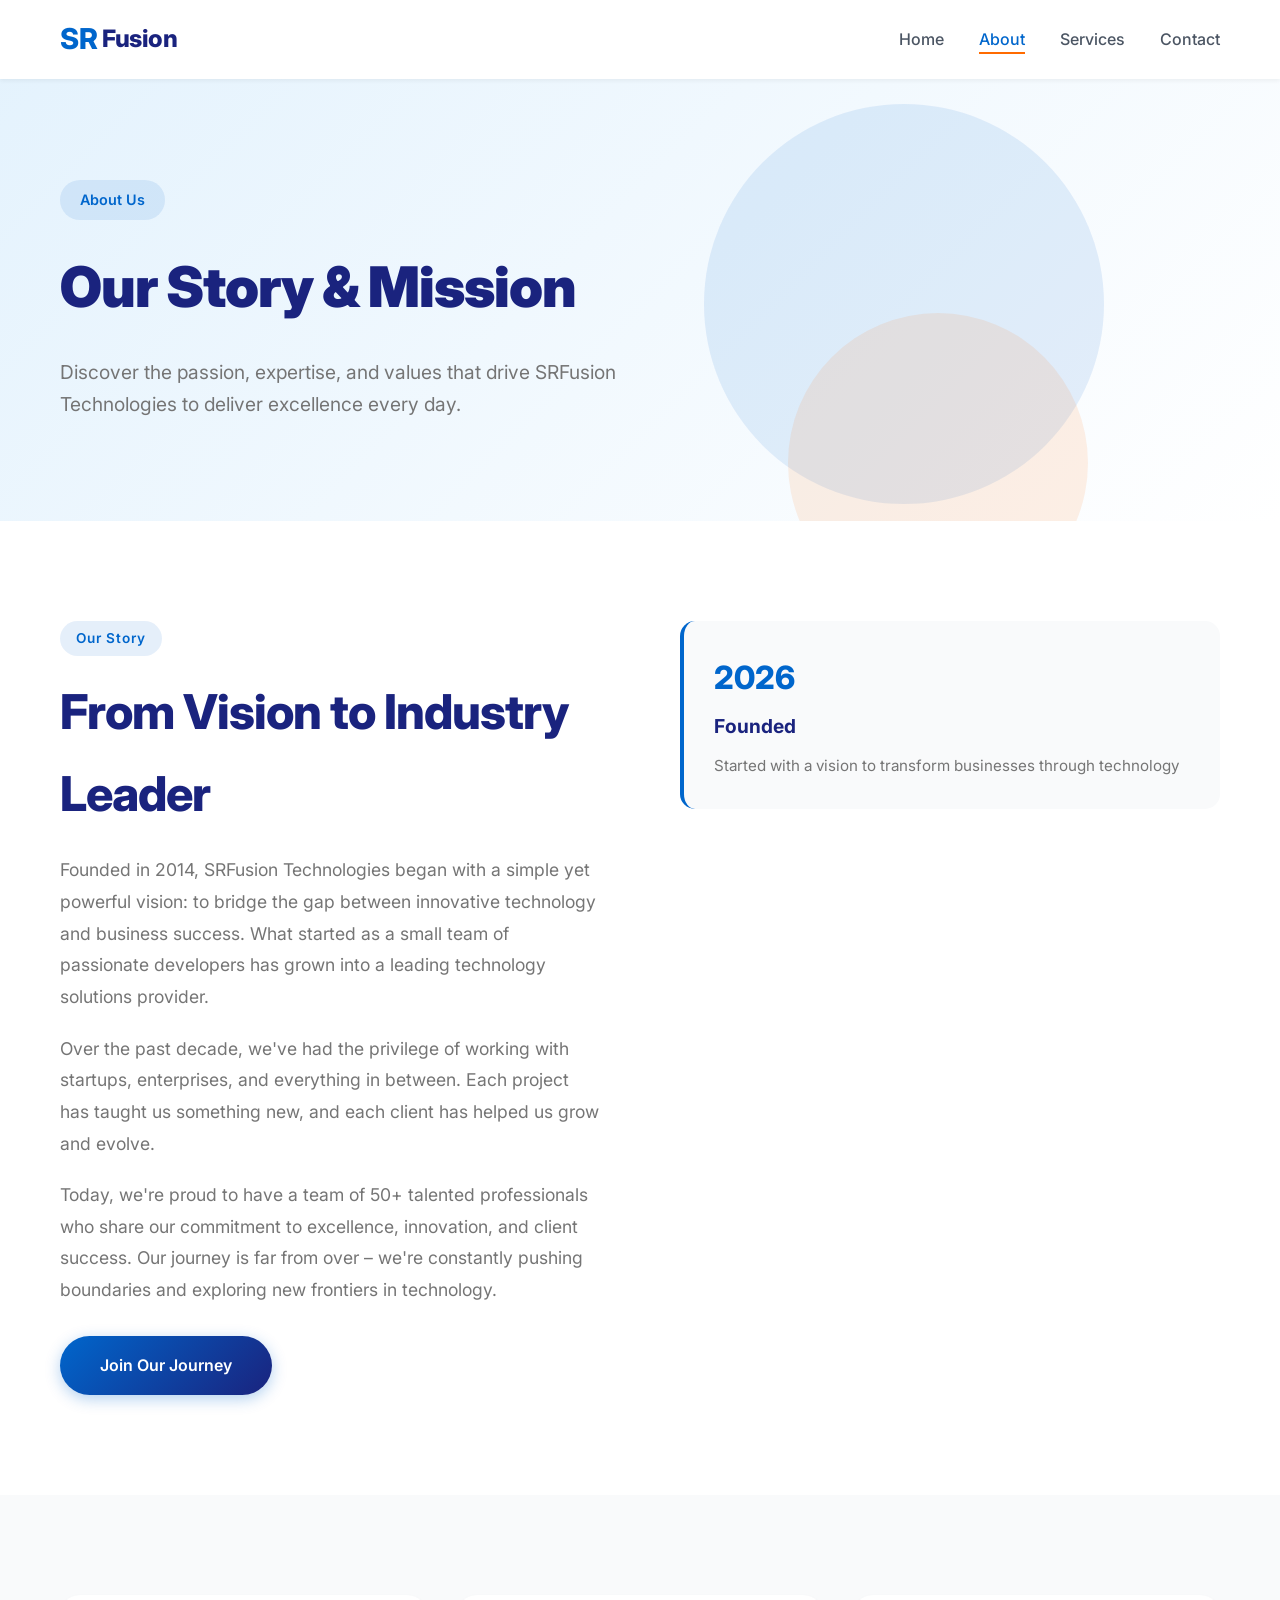
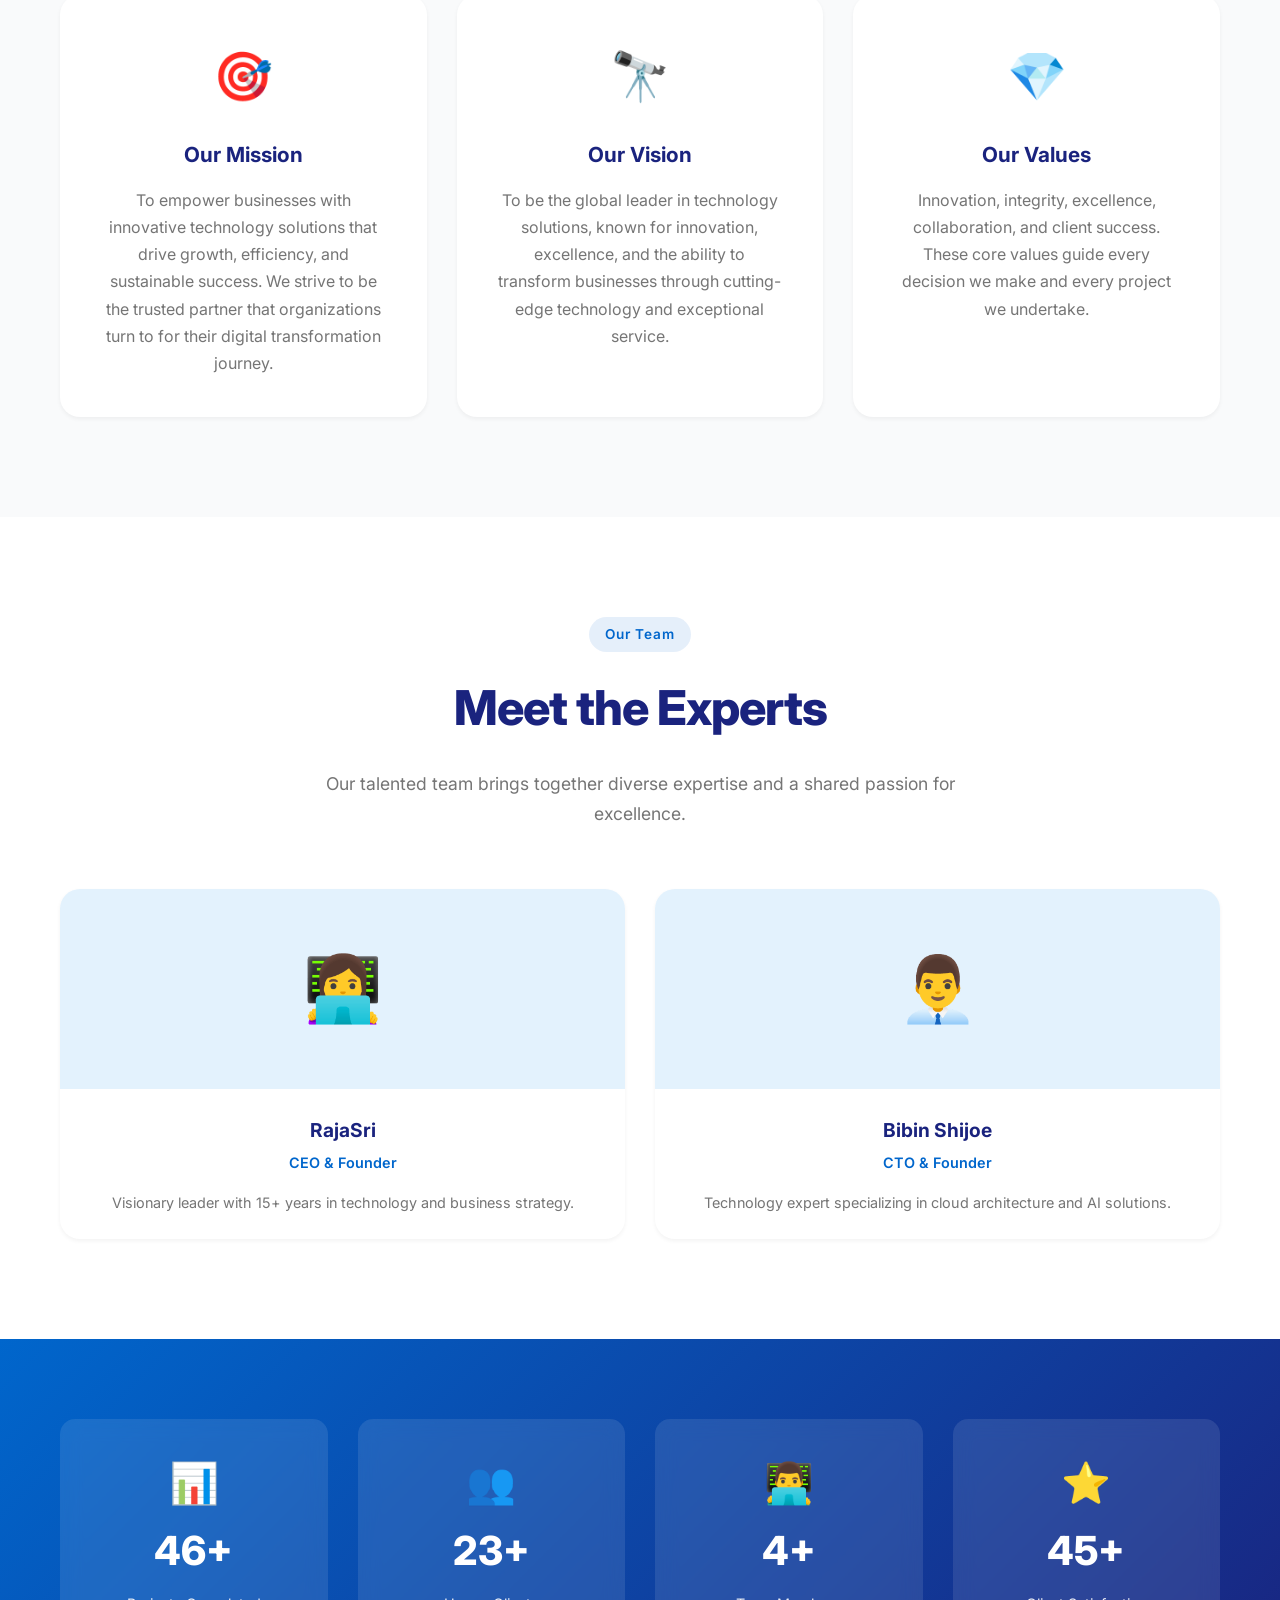
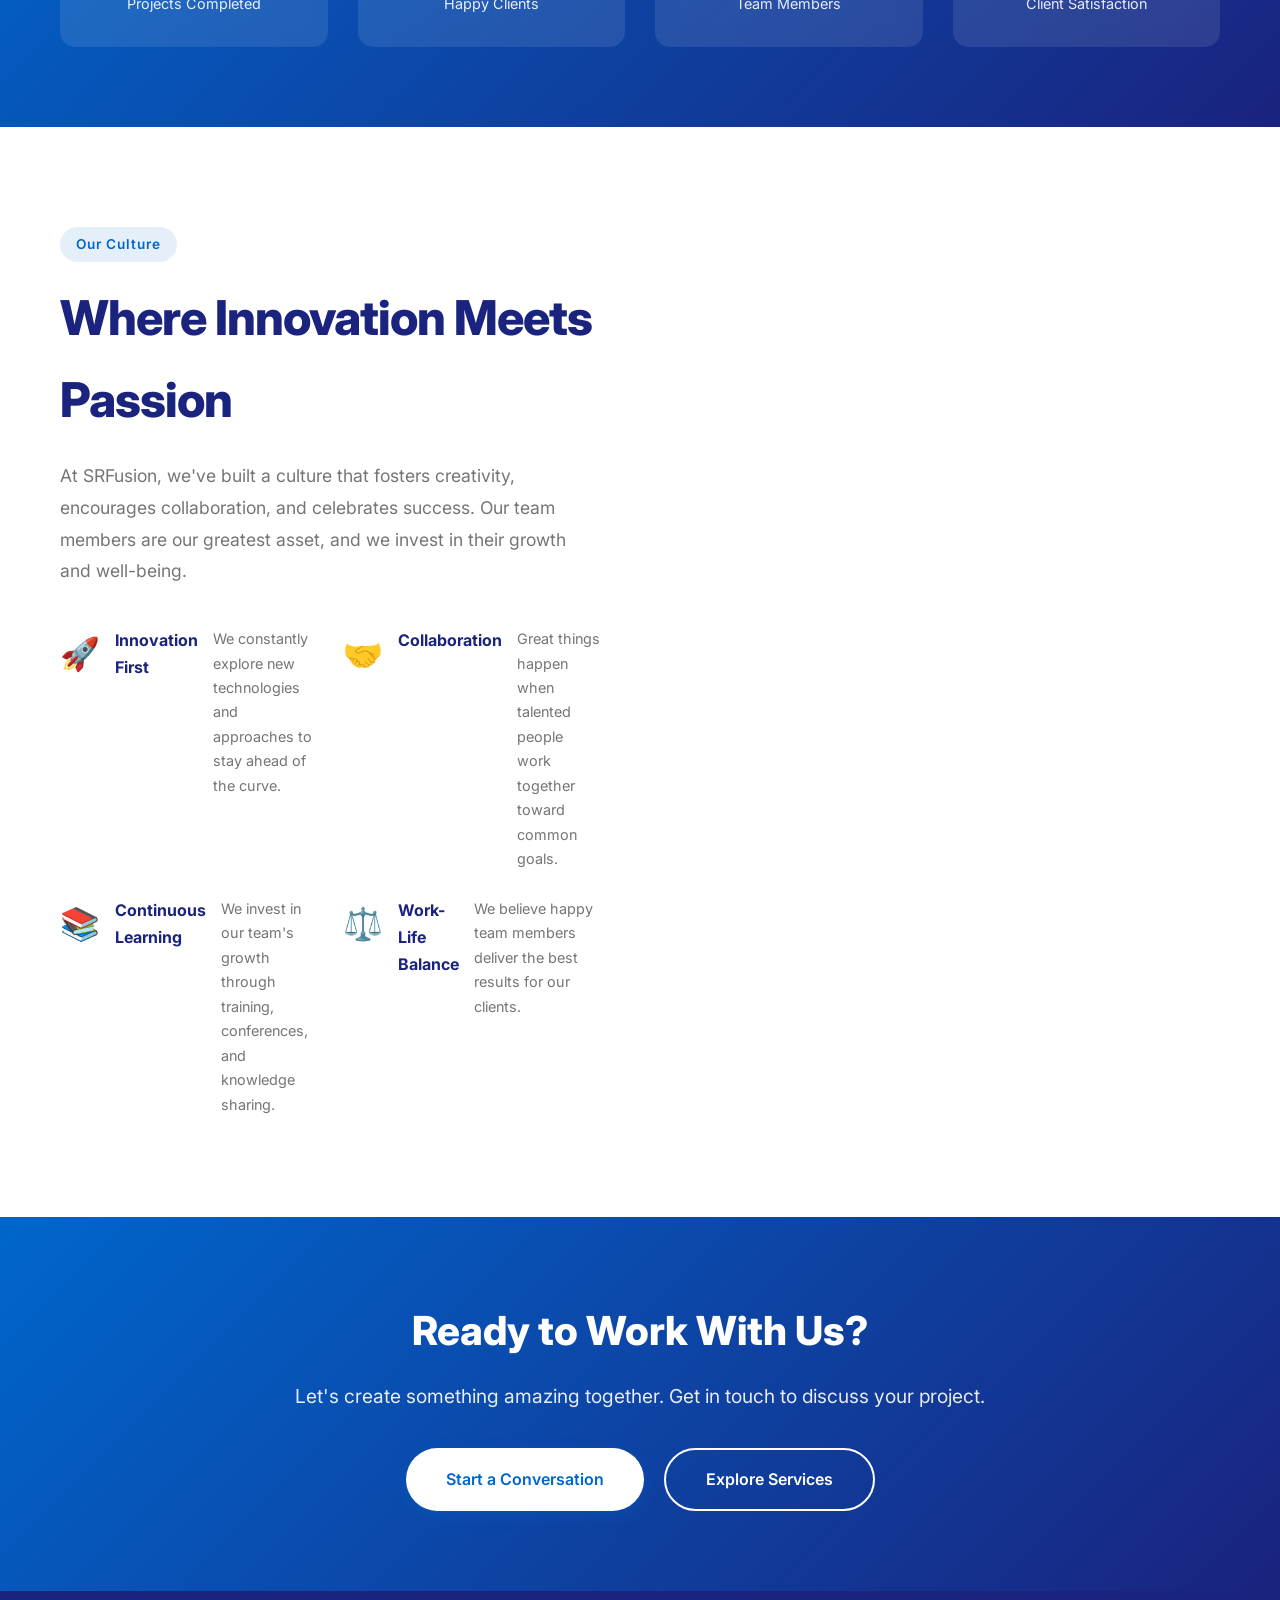
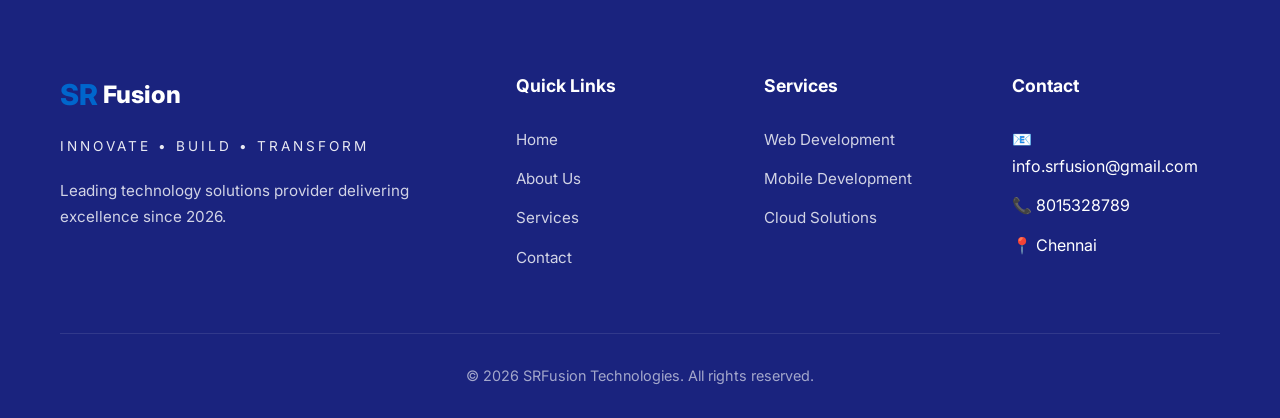
==== commit cb30fbb7: "Add files via upload" ====
--- a/about.html
+++ b/about.html
@@ -3,6 +3,7 @@
 <head>
     <meta charset="UTF-8">
     <meta name="viewport" content="width=device-width, initial-scale=1.0">
+    <link href="assets/SR.png" rel="icon">
     <title>SRFusion Technologies</title>
     <link rel="stylesheet" href="Css/styles.css">
     <link rel="preconnect" href="https://fonts.googleapis.com">
@@ -163,12 +164,12 @@
             <div class="stats-grid">
                 <div class="stat-item">
                     <span class="stat-icon">📊</span>
-                    <span class="stat-number">10+</span>
+                    <span class="stat-number">100+</span>
                     <span class="stat-label">Projects Completed</span>
                 </div>
                 <div class="stat-item">
                     <span class="stat-icon">👥</span>
-                    <span class="stat-number">10+</span>
+                    <span class="stat-number">50+</span>
                     <span class="stat-label">Happy Clients</span>
                 </div>
                 <!-- <div class="stat-item">
@@ -262,7 +263,7 @@
                         <span class="logo-text">Fusion</span>
                     </div>
                     <p class="footer-tagline">INNOVATE • BUILD • TRANSFORM</p>
-                    <p class="footer-description">Leading technology solutions provider delivering excellence since 2014.</p>
+                    <p class="footer-description">Leading technology solutions provider delivering excellence since 2026.</p>
                 </div>
                 <div class="footer-links-section">
                     <h4>Quick Links</h4>
@@ -286,7 +287,7 @@
                     <h4>Contact</h4>
                     <ul class="footer-links">
                         <li>📧 info.srfusion@gmail.com</li>
-                        <li>📞 8300264828</li>
+                        <li>📞 8015328789</li>
                         <li>📍 Chennai</li>
                     </ul>
                 </div>
